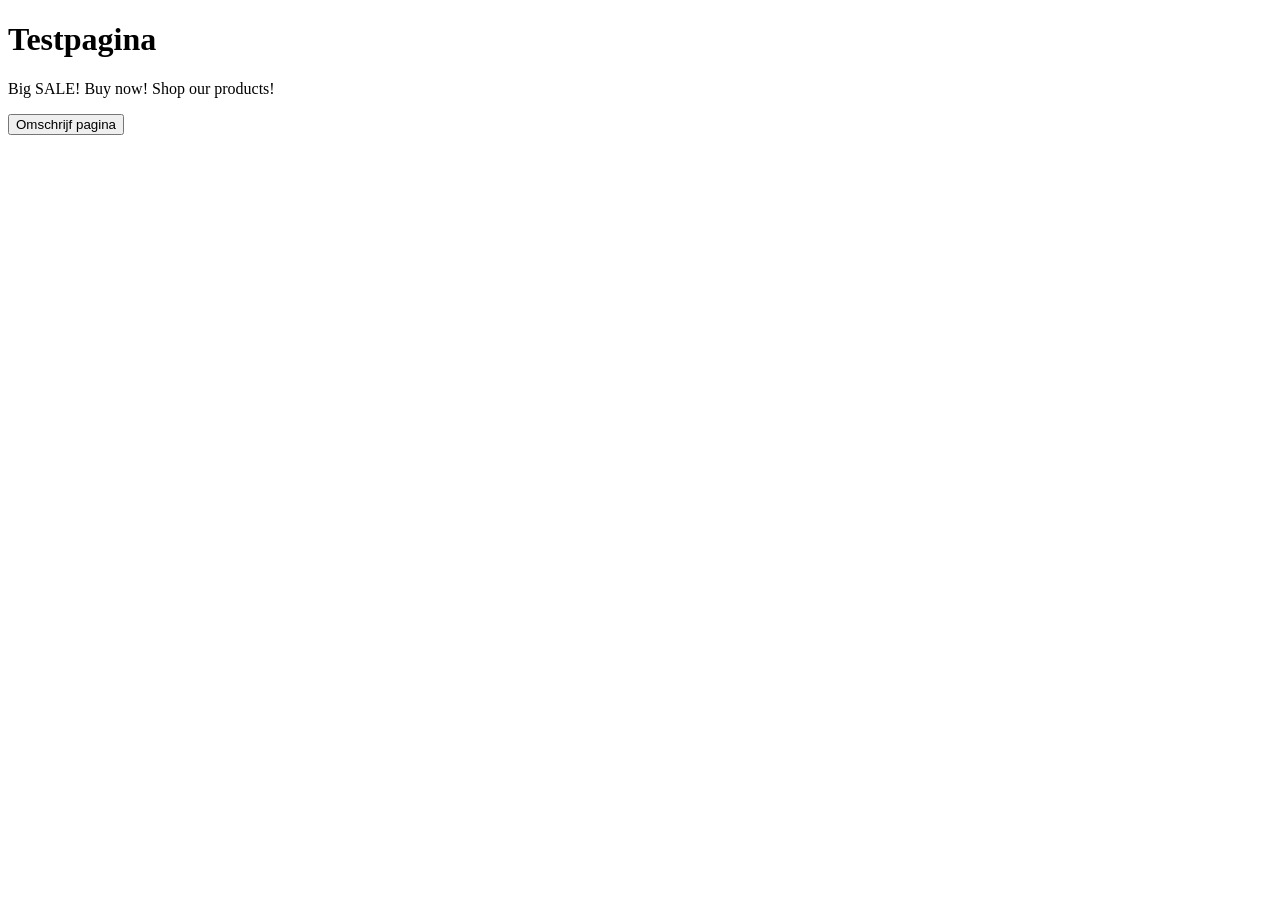
==== index.html @ a0a53c74 "Add files via upload" ====
<!DOCTYPE html>
<html lang="en">
<head>
  <meta charset="UTF-8">
  <title>Mood Detector Test</title>
  <link rel="stylesheet" href="./css/style.css">
</head>
<body>

<main>
    <h1>Testpagina</h1>
    <!-- <p>This is a shop where you can buy products on sale.</p> -->
    <p>Big SALE! Buy now! Shop our products!</p>
     <!-- <p>Warning! Error occurred. System failure.</p> -->
</main>

  <button class="describe-btn">Omschrijf pagina</button>

  <script src="./js/script.js"></script>
</body>
</html>
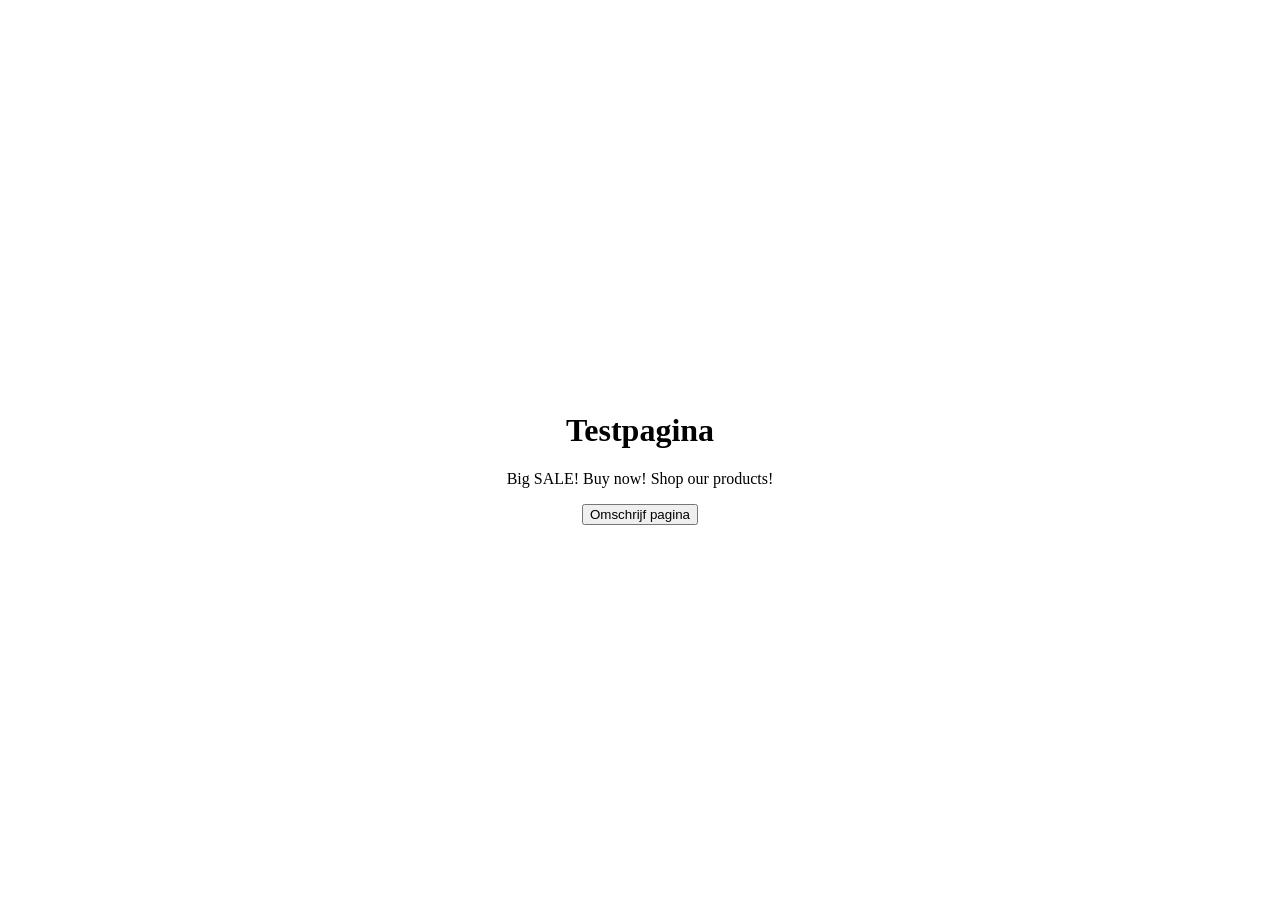
==== commit dcf71fe7: "werk 31/03" ====
--- a/index.html
+++ b/index.html
@@ -1,8 +1,8 @@
 <!DOCTYPE html>
-<html lang="en">
+<html lang="nl">
 <head>
   <meta charset="UTF-8">
-  <title>Mood Detector Test</title>
+  <title>Essentie website</title>
   <link rel="stylesheet" href="./css/style.css">
 </head>
 <body>
--- a/css/style.css
+++ b/css/style.css
@@ -0,0 +1,9 @@
+body{
+  display: flex;
+  flex-direction: column;
+  justify-content: center;
+  align-items: center;
+  height: 100vh;
+
+  text-align: center;
+}
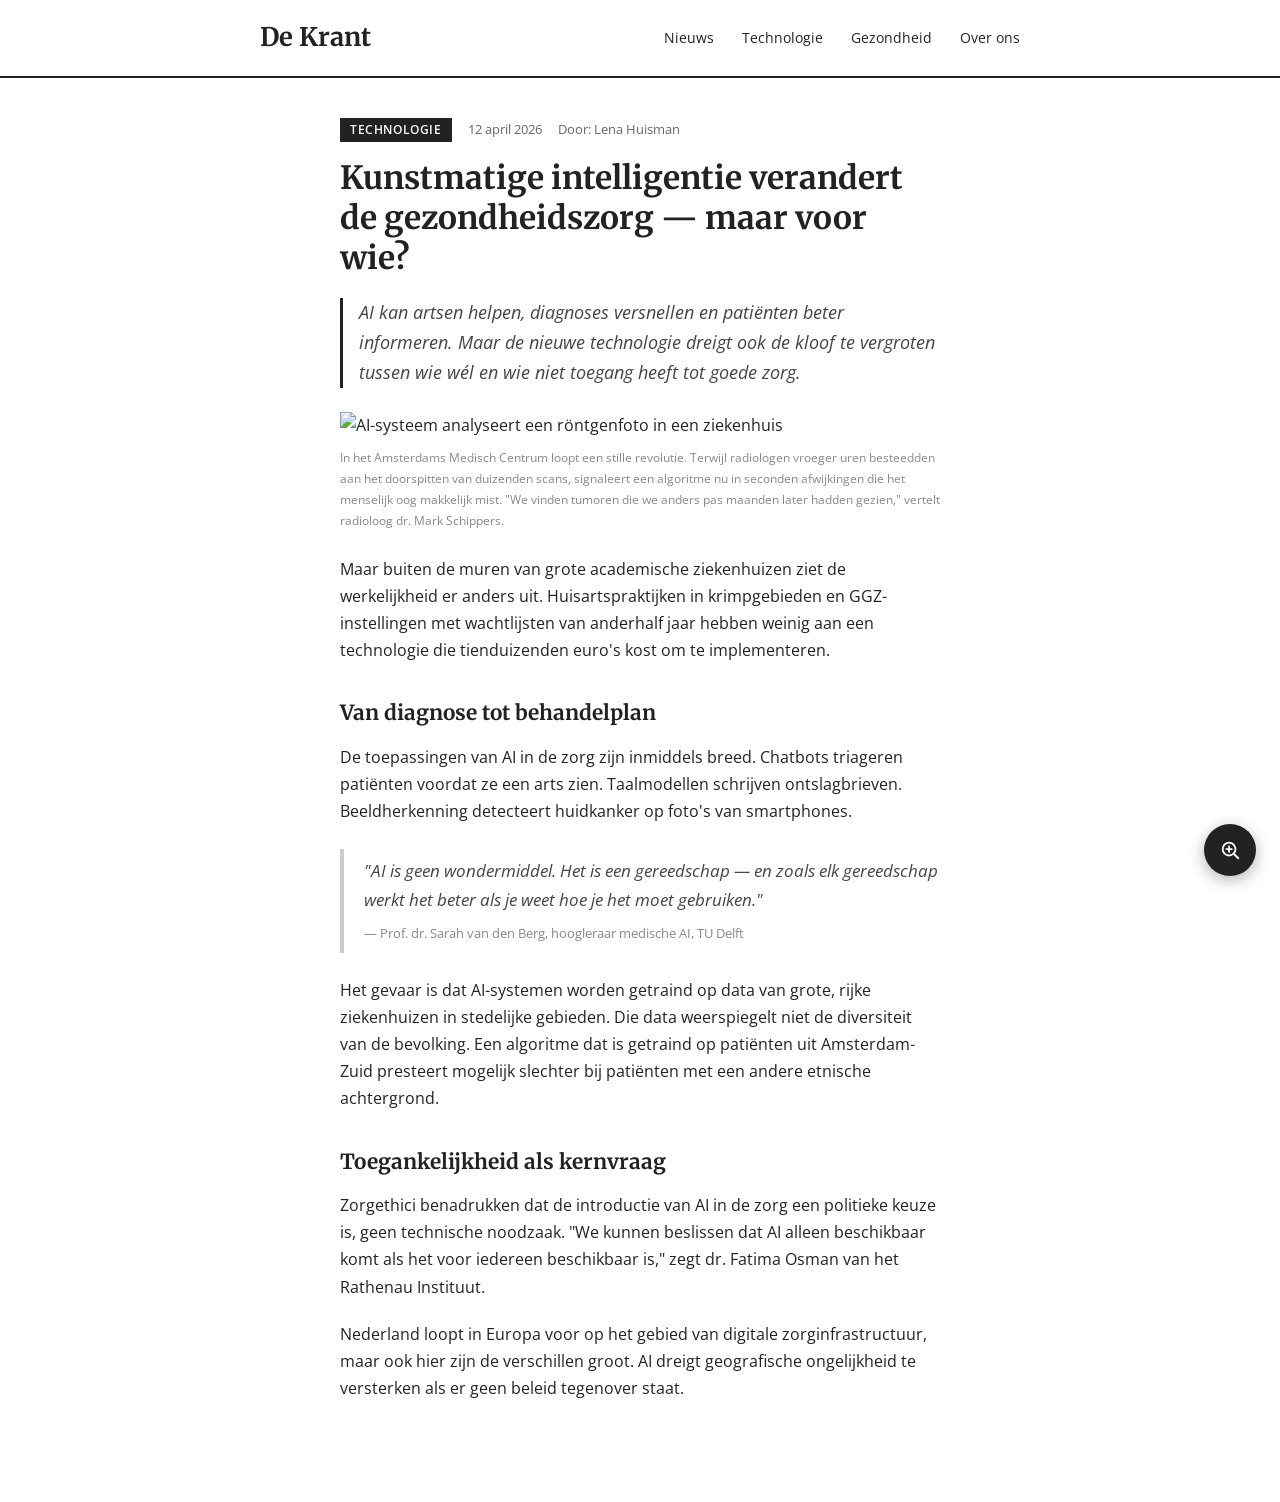
==== commit e50894c1: "werk tweede prototype" ====
--- a/index.html
+++ b/index.html
@@ -1,21 +1,180 @@
+<!-- ---------------------------------------- Eerste prototype ---------------------------------------- -->
+
+<!-- <!DOCTYPE html>
+<html lang="nl">
+
+  <head> 
+    <meta charset="UTF-8">
+    <title>Essentie website</title>
+    <link rel="stylesheet" href="./css/style.css">
+  </head>
+
+  <body>
+    <main>
+        <h1>Testpagina</h1>
+
+        <p>This is a shop where you can buy products on sale.</p> 
+        <p>Big SALE! Buy now! Shop our products!</p>
+        <p>Warning! Error occurred. System failure.</p> 
+    </main>
+
+    <button class="describe-btn">Omschrijf pagina</button>
+
+    <script src="./js/script.js"></script>
+  </body> 
+
+</html> -->
+
+<!-- ---------------------------------------- Tweede prototype ---------------------------------------- -->
+
 <!DOCTYPE html>
 <html lang="nl">
 <head>
   <meta charset="UTF-8">
-  <title>Essentie website</title>
+  <meta name="viewport" content="width=device-width, initial-scale=1.0">
+  <title>De Krant — AI in de zorg</title>
   <link rel="stylesheet" href="./css/style.css">
+  <link href="https://fonts.googleapis.com/css2?family=Merriweather:ital,wght@0,400;0,700;1,400&family=Open+Sans:wght@400;600&display=swap" rel="stylesheet">
 </head>
 <body>
 
-<main>
-    <h1>Testpagina</h1>
-    <!-- <p>This is a shop where you can buy products on sale.</p> -->
-    <p>Big SALE! Buy now! Shop our products!</p>
-     <!-- <p>Warning! Error occurred. System failure.</p> -->
-</main>
+  <!-- NAVIGATIE -->
+  <header>
+    <div class="nav-inner">
+      <div class="logo">De Krant</div>
+      <nav>
+        <a href="#">Nieuws</a>
+        <a href="#">Technologie</a>
+        <a href="#">Gezondheid</a>
+        <a href="#">Over ons</a>
+      </nav>
+    </div>
+  </header>
 
-  <button class="describe-btn">Omschrijf pagina</button>
+  <!-- ARTIKEL -->
+  <main>
+    <div class="container">
 
-  <script src="./js/script.js"></script>
+      <div class="article-meta">
+        <span class="category">Technologie</span>
+        <span class="date">12 april 2026</span>
+        <span class="author">Door: Lena Huisman</span>
+      </div>
+
+      <h1>Kunstmatige intelligentie verandert de gezondheidszorg — maar voor wie?</h1>
+
+      <p class="intro">
+        AI kan artsen helpen, diagnoses versnellen en patiënten beter informeren.
+        Maar de nieuwe technologie dreigt ook de kloof te vergroten tussen wie wél
+        en wie niet toegang heeft tot goede zorg.
+      </p>
+
+      <img class="article-img" src="https://placehold.co/800x400?text=Foto:+AI+in+het+ziekenhuis" alt="AI-systeem analyseert een röntgenfoto in een ziekenhuis">
+
+      <p>
+        In het Amsterdams Medisch Centrum loopt een stille revolutie. Terwijl radiologen
+        vroeger uren besteedden aan het doorspitten van duizenden scans, signaleert een
+        algoritme nu in seconden afwijkingen die het menselijk oog makkelijk mist.
+        "We vinden tumoren die we anders pas maanden later hadden gezien," vertelt
+        radioloog dr. Mark Schippers.
+      </p>
+
+      <p>
+        Maar buiten de muren van grote academische ziekenhuizen ziet de werkelijkheid
+        er anders uit. Huisartspraktijken in krimpgebieden en GGZ-instellingen met
+        wachtlijsten van anderhalf jaar hebben weinig aan een technologie die tienduizenden
+        euro's kost om te implementeren.
+      </p>
+
+      <h2>Van diagnose tot behandelplan</h2>
+
+      <p>
+        De toepassingen van AI in de zorg zijn inmiddels breed. Chatbots triageren
+        patiënten voordat ze een arts zien. Taalmodellen schrijven ontslagbrieven.
+        Beeldherkenning detecteert huidkanker op foto's van smartphones.
+      </p>
+
+      <blockquote>
+        "AI is geen wondermiddel. Het is een gereedschap — en zoals elk gereedschap
+        werkt het beter als je weet hoe je het moet gebruiken."
+        <cite>— Prof. dr. Sarah van den Berg, hoogleraar medische AI, TU Delft</cite>
+      </blockquote>
+
+      <p>
+        Het gevaar is dat AI-systemen worden getraind op data van grote, rijke
+        ziekenhuizen in stedelijke gebieden. Die data weerspiegelt niet de diversiteit
+        van de bevolking. Een algoritme dat is getraind op patiënten uit Amsterdam-Zuid
+        presteert mogelijk slechter bij patiënten met een andere etnische achtergrond.
+      </p>
+
+      <h2>Toegankelijkheid als kernvraag</h2>
+
+      <p>
+        Zorgethici benadrukken dat de introductie van AI in de zorg een politieke
+        keuze is, geen technische noodzaak. "We kunnen beslissen dat AI alleen beschikbaar
+        komt als het voor iedereen beschikbaar is," zegt dr. Fatima Osman van het
+        Rathenau Instituut.
+      </p>
+
+      <p>
+        Nederland loopt in Europa voor op het gebied van digitale zorginfrastructuur,
+        maar ook hier zijn de verschillen groot. AI dreigt geografische ongelijkheid
+        te versterken als er geen beleid tegenover staat.
+      </p>
+
+    </div>
+  </main>
+
+  <!-- WEBSENSE EXTENSIE KNOP -->
+  <button id="ext-btn" onclick="openPopup()" title="WebSense openen">
+    <svg width="22" height="22" viewBox="0 0 24 24" fill="none" stroke="white" stroke-width="2" stroke-linecap="round" stroke-linejoin="round">
+      <circle cx="11" cy="11" r="7"/>
+      <line x1="21" y1="21" x2="16.65" y2="16.65"/>
+      <line x1="11" y1="8" x2="11" y2="14"/>
+      <line x1="8" y1="11" x2="14" y2="11"/>
+    </svg>
+  </button>
+
+  <!-- WEBSENSE POPUP -->
+  <div id="popup-backdrop" onclick="closePopup()"></div>
+
+  <div id="popup">
+    <div class="popup-header">
+      <div class="popup-title">
+        <span class="popup-dot"></span>
+        WebSense
+      </div>
+      <button class="popup-close" onclick="closePopup()">✕</button>
+    </div>
+
+    <div class="popup-tabs">
+      <button class="tab active" data-tab="quick" onclick="switchTab('quick')">⚡ Quick scan</button>
+      <button class="tab" data-tab="detail" onclick="switchTab('detail')">🔍 Detail</button>
+      <button class="tab" data-tab="sfeer" onclick="switchTab('sfeer')">✦ Sfeer</button>
+    </div>
+
+    <div class="popup-body">
+      <div class="panel active" id="panel-quick">
+        <div class="loading" id="loading-quick"><div class="spinner"></div> Analyseren…</div>
+        <div class="result" id="result-quick"></div>
+      </div>
+      <div class="panel" id="panel-detail">
+        <div class="loading" id="loading-detail"><div class="spinner"></div> Analyseren…</div>
+        <div class="result" id="result-detail"></div>
+      </div>
+      <div class="panel" id="panel-sfeer">
+        <div class="loading" id="loading-sfeer"><div class="spinner"></div> Analyseren…</div>
+        <div class="result" id="result-sfeer"></div>
+      </div>
+    </div>
+
+    <div class="popup-footer">
+      <span id="status-text">Bezig…</span>
+      <button class="rescan-btn" onclick="runScan()">↺ Opnieuw</button>
+    </div>
+  </div>
+
+  <script src="./js/websense.js"></script>
+
 </body>
 </html>
--- a/css/style.css
+++ b/css/style.css
@@ -1,4 +1,6 @@
-body{
+/* ---------------------------------------- Eerste prototype ---------------------------------------- */
+
+/* body{
   display: flex;
   flex-direction: column;
   justify-content: center;
@@ -6,4 +8,488 @@
   height: 100vh;
 
   text-align: center;
+} */
+
+/* ---------------------------------------- Tweede prototype ---------------------------------------- */
+
+/* body{
+  font-family: sans-serif;
+  padding: 10px;
+  width: 200px;
+}
+
+button{
+  width: 100%;
+  margin: 5px 0;
+  padding: 8px;
+  cursor: pointer;
+} */
+
+/* =====================
+   ALGEMEEN
+   ===================== */
+
+* {
+  box-sizing: border-box;
+  margin: 0;
+  padding: 0;
+}
+
+body {
+  font-family: 'Open Sans', sans-serif;
+  font-size: 16px;
+  color: #222;
+  background: #fff;
+  line-height: 1.7;
+}
+
+/* =====================
+   NAVIGATIE
+   ===================== */
+
+header {
+  border-bottom: 2px solid #222;
+  padding: 16px 0;
+}
+
+.nav-inner {
+  max-width: 800px;
+  margin: 0 auto;
+  padding: 0 20px;
+  display: flex;
+  align-items: center;
+  justify-content: space-between;
+}
+
+.logo {
+  font-family: 'Merriweather', serif;
+  font-size: 1.6rem;
+  font-weight: 700;
+}
+
+nav a {
+  color: #222;
+  text-decoration: none;
+  margin-left: 24px;
+  font-size: 0.9rem;
+}
+
+nav a:hover {
+  text-decoration: underline;
+}
+
+
+/* =====================
+   ARTIKEL
+   ===================== */
+
+main {
+  padding: 40px 0 80px;
+}
+
+.container {
+  max-width: 50vw;
+  margin: 0 auto;
+  padding: 0 20px;
+}
+
+.article-meta {
+  font-size: 0.82rem;
+  color: #666;
+  margin-bottom: 16px;
+  display: flex;
+  gap: 16px;
+  flex-wrap: wrap;
+}
+
+.category {
+  background: #222;
+  color: #fff;
+  padding: 2px 10px;
+  font-size: 0.75rem;
+  font-weight: 600;
+  text-transform: uppercase;
+  letter-spacing: 0.05em;
+}
+
+h1 {
+  font-family: 'Merriweather', serif;
+  font-size: 2rem;
+  font-weight: 700;
+  line-height: 1.25;
+  margin-bottom: 20px;
+}
+
+.intro {
+  font-size: 1.1rem;
+  font-style: italic;
+  color: #444;
+  border-left: 3px solid #222;
+  padding-left: 16px;
+  margin-bottom: 24px;
+}
+
+.article-img {
+  width: 100%;
+  height: auto;
+  display: block;
+  margin-bottom: 8px;
+}
+
+.article-img + p {
+  font-size: 0.78rem;
+  color: #888;
+  margin-bottom: 24px;
+}
+
+p {
+  margin-bottom: 20px;
+}
+
+h2 {
+  font-family: 'Merriweather', serif;
+  font-size: 1.3rem;
+  margin: 32px 0 12px;
+}
+
+blockquote {
+  border-left: 4px solid #ccc;
+  padding: 8px 0 8px 20px;
+  margin: 24px 0;
+  font-style: italic;
+  color: #444;
+  font-size: 1.05rem;
+}
+
+blockquote cite {
+  display: block;
+  margin-top: 8px;
+  font-size: 0.82rem;
+  font-style: normal;
+  color: #888;
+}
+
+/* =====================
+   EXTENSIE KNOP
+   ===================== */
+
+#ext-btn {
+  position: fixed;
+  bottom: 24px;
+  right: 24px;
+  width: 52px;
+  height: 52px;
+  background: #222;
+  border: none;
+  border-radius: 50%;
+  cursor: pointer;
+  display: flex;
+  align-items: center;
+  justify-content: center;
+  box-shadow: 0 4px 16px rgba(0, 0, 0, 0.3);
+  transition: background 0.2s, transform 0.15s;
+  z-index: 100;
+}
+
+#ext-btn:hover {
+  background: #444;
+  transform: scale(1.06);
+}
+
+
+/* =====================
+   POPUP BACKDROP
+   ===================== */
+
+#popup-backdrop {
+  display: none;
+  position: fixed;
+  inset: 0;
+  background: rgba(0, 0, 0, 0.25);
+  z-index: 200;
+}
+
+
+/* =====================
+   POPUP
+   ===================== */
+
+#popup {
+  display: none;
+  position: fixed;
+  bottom: 86px;
+  right: 24px;
+  width: 320px;
+  background: #1a1a1a;
+  color: #f0f0f0;
+  border-radius: 12px;
+  overflow: hidden;
+  z-index: 300;
+  box-shadow: 0 12px 40px rgba(0, 0, 0, 0.5);
+  font-family: 'Open Sans', sans-serif;
+  animation: popupIn 0.2s ease;
+}
+
+@keyframes popupIn {
+  from { opacity: 0; transform: translateY(10px); }
+  to   { opacity: 1; transform: translateY(0); }
+}
+
+/* popup header */
+.popup-header {
+  display: flex;
+  align-items: center;
+  justify-content: space-between;
+  padding: 12px 14px;
+  border-bottom: 1px solid rgba(255, 255, 255, 0.08);
+}
+
+.popup-title {
+  display: flex;
+  align-items: center;
+  gap: 8px;
+  font-weight: 600;
+  font-size: 0.9rem;
+}
+
+.popup-dot {
+  width: 8px;
+  height: 8px;
+  background: #7de87d;
+  border-radius: 50%;
+}
+
+.popup-close {
+  background: none;
+  border: none;
+  color: rgba(255, 255, 255, 0.4);
+  cursor: pointer;
+  font-size: 1rem;
+  padding: 2px 6px;
+  border-radius: 4px;
+}
+
+.popup-close:hover {
+  color: #fff;
+  background: rgba(255, 255, 255, 0.08);
+}
+
+/* tabs */
+.popup-tabs {
+  display: flex;
+  border-bottom: 1px solid rgba(255, 255, 255, 0.08);
+}
+
+.tab {
+  flex: 1;
+  background: none;
+  border: none;
+  border-bottom: 2px solid transparent;
+  color: rgba(255, 255, 255, 0.35);
+  cursor: pointer;
+  padding: 10px 4px;
+  font-size: 0.7rem;
+  font-family: 'Open Sans', sans-serif;
+  transition: color 0.15s, border-color 0.15s;
+}
+
+.tab:hover {
+  color: rgba(255, 255, 255, 0.7);
+}
+
+.tab.active[data-tab="quick"]  { color: #a5c8f5; border-bottom-color: #a5c8f5; }
+.tab.active[data-tab="detail"] { color: #f5d67e; border-bottom-color: #f5d67e; }
+.tab.active[data-tab="sfeer"]  { color: #d4a5f5; border-bottom-color: #d4a5f5; }
+
+/* panels */
+.popup-body {
+  padding: 16px;
+  min-height: 150px;
+}
+
+.panel {
+  display: none;
+}
+
+.panel.active {
+  display: block;
+}
+
+/* loading */
+.loading {
+  display: flex;
+  align-items: center;
+  gap: 10px;
+  color: rgba(255, 255, 255, 0.4);
+  font-size: 0.8rem;
+}
+
+.spinner {
+  width: 14px;
+  height: 14px;
+  border: 2px solid rgba(255, 255, 255, 0.1);
+  border-top-color: #7de87d;
+  border-radius: 50%;
+  animation: spin 0.6s linear infinite;
+  flex-shrink: 0;
+}
+
+@keyframes spin {
+  to { transform: rotate(360deg); }
+}
+
+/* resultaat */
+.result {
+  display: none;
+  animation: fadeIn 0.2s ease;
+}
+
+@keyframes fadeIn {
+  from { opacity: 0; }
+  to   { opacity: 1; }
+}
+
+.result-section {
+  margin-bottom: 14px;
+}
+
+.result-label {
+  font-size: 0.65rem;
+  text-transform: uppercase;
+  letter-spacing: 0.1em;
+  margin-bottom: 5px;
+}
+
+.result-label.quick  { color: #a5c8f5; }
+.result-label.detail { color: #f5d67e; }
+.result-label.sfeer  { color: #d4a5f5; }
+
+.result-text {
+  font-size: 0.82rem;
+  line-height: 1.6;
+  color: rgba(255, 255, 255, 0.8);
+}
+
+/* chips (voor links) */
+.chips {
+  display: flex;
+  flex-wrap: wrap;
+  gap: 5px;
+  margin-top: 5px;
+}
+
+.chip {
+  font-size: 0.68rem;
+  padding: 2px 9px;
+  border-radius: 20px;
+  border: 1px solid;
+}
+
+.chip.detail { color: #f5d67e; border-color: #f5d67e; }
+.chip.sfeer  { color: #d4a5f5; border-color: #d4a5f5; }
+
+/* lees voor knop */
+.speak-btn {
+  background: none;
+  border: 1px solid rgba(255, 255, 255, 0.15);
+  border-radius: 5px;
+  color: rgba(255, 255, 255, 0.4);
+  cursor: pointer;
+  font-family: 'Open Sans', sans-serif;
+  font-size: 0.7rem;
+  padding: 4px 10px;
+  margin-top: 10px;
+  transition: color 0.15s, border-color 0.15s;
+}
+
+.speak-btn:hover {
+  color: rgba(255, 255, 255, 0.75);
+  border-color: rgba(255, 255, 255, 0.3);
+}
+
+.speak-btn.actief {
+  color: #7de87d;
+  border-color: #7de87d;
+}
+
+/* demo melding */
+.demo-notice {
+  background: rgba(255, 200, 100, 0.1);
+  border: 1px solid rgba(255, 200, 100, 0.25);
+  border-radius: 6px;
+  color: rgba(255, 200, 100, 0.85);
+  font-size: 0.72rem;
+  line-height: 1.5;
+  padding: 8px 10px;
+  margin-bottom: 12px;
+}
+
+.demo-notice strong {
+  display: block;
+  margin-bottom: 2px;
+}
+
+.key-row {
+  display: flex;
+  gap: 6px;
+  margin-top: 8px;
+}
+
+.key-input {
+  flex: 1;
+  background: rgba(255, 255, 255, 0.06);
+  border: 1px solid rgba(255, 255, 255, 0.12);
+  border-radius: 5px;
+  color: #f0f0f0;
+  font-size: 0.7rem;
+  font-family: monospace;
+  padding: 4px 8px;
+  outline: none;
+}
+
+.key-input:focus {
+  border-color: rgba(125, 232, 125, 0.5);
+}
+
+.key-input::placeholder {
+  color: rgba(255, 255, 255, 0.2);
+}
+
+.key-btn {
+  background: #7de87d;
+  border: none;
+  border-radius: 5px;
+  color: #111;
+  cursor: pointer;
+  font-size: 0.7rem;
+  font-weight: 600;
+  padding: 4px 10px;
+  white-space: nowrap;
+}
+
+/* popup footer */
+.popup-footer {
+  border-top: 1px solid rgba(255, 255, 255, 0.07);
+  display: flex;
+  justify-content: space-between;
+  align-items: center;
+  padding: 8px 14px;
+  font-size: 0.65rem;
+  color: rgba(255, 255, 255, 0.3);
+}
+
+.rescan-btn {
+  background: none;
+  border: none;
+  color: rgba(255, 255, 255, 0.3);
+  cursor: pointer;
+  font-size: 0.65rem;
+  font-family: 'Open Sans', sans-serif;
+  padding: 2px 6px;
+  border-radius: 3px;
+}
+
+.rescan-btn:hover {
+  color: rgba(255, 255, 255, 0.6);
+  background: rgba(255, 255, 255, 0.06);
 }
--- a/css/style.css
+++ b/css/style.css
@@ -1,4 +1,6 @@
-body{
+/* ---------------------------------------- Eerste prototype ---------------------------------------- */
+
+/* body{
   display: flex;
   flex-direction: column;
   justify-content: center;
@@ -6,4 +8,488 @@
   height: 100vh;
 
   text-align: center;
+} */
+
+/* ---------------------------------------- Tweede prototype ---------------------------------------- */
+
+/* body{
+  font-family: sans-serif;
+  padding: 10px;
+  width: 200px;
+}
+
+button{
+  width: 100%;
+  margin: 5px 0;
+  padding: 8px;
+  cursor: pointer;
+} */
+
+/* =====================
+   ALGEMEEN
+   ===================== */
+
+* {
+  box-sizing: border-box;
+  margin: 0;
+  padding: 0;
+}
+
+body {
+  font-family: 'Open Sans', sans-serif;
+  font-size: 16px;
+  color: #222;
+  background: #fff;
+  line-height: 1.7;
+}
+
+/* =====================
+   NAVIGATIE
+   ===================== */
+
+header {
+  border-bottom: 2px solid #222;
+  padding: 16px 0;
+}
+
+.nav-inner {
+  max-width: 800px;
+  margin: 0 auto;
+  padding: 0 20px;
+  display: flex;
+  align-items: center;
+  justify-content: space-between;
+}
+
+.logo {
+  font-family: 'Merriweather', serif;
+  font-size: 1.6rem;
+  font-weight: 700;
+}
+
+nav a {
+  color: #222;
+  text-decoration: none;
+  margin-left: 24px;
+  font-size: 0.9rem;
+}
+
+nav a:hover {
+  text-decoration: underline;
+}
+
+
+/* =====================
+   ARTIKEL
+   ===================== */
+
+main {
+  padding: 40px 0 80px;
+}
+
+.container {
+  max-width: 50vw;
+  margin: 0 auto;
+  padding: 0 20px;
+}
+
+.article-meta {
+  font-size: 0.82rem;
+  color: #666;
+  margin-bottom: 16px;
+  display: flex;
+  gap: 16px;
+  flex-wrap: wrap;
+}
+
+.category {
+  background: #222;
+  color: #fff;
+  padding: 2px 10px;
+  font-size: 0.75rem;
+  font-weight: 600;
+  text-transform: uppercase;
+  letter-spacing: 0.05em;
+}
+
+h1 {
+  font-family: 'Merriweather', serif;
+  font-size: 2rem;
+  font-weight: 700;
+  line-height: 1.25;
+  margin-bottom: 20px;
+}
+
+.intro {
+  font-size: 1.1rem;
+  font-style: italic;
+  color: #444;
+  border-left: 3px solid #222;
+  padding-left: 16px;
+  margin-bottom: 24px;
+}
+
+.article-img {
+  width: 100%;
+  height: auto;
+  display: block;
+  margin-bottom: 8px;
+}
+
+.article-img + p {
+  font-size: 0.78rem;
+  color: #888;
+  margin-bottom: 24px;
+}
+
+p {
+  margin-bottom: 20px;
+}
+
+h2 {
+  font-family: 'Merriweather', serif;
+  font-size: 1.3rem;
+  margin: 32px 0 12px;
+}
+
+blockquote {
+  border-left: 4px solid #ccc;
+  padding: 8px 0 8px 20px;
+  margin: 24px 0;
+  font-style: italic;
+  color: #444;
+  font-size: 1.05rem;
+}
+
+blockquote cite {
+  display: block;
+  margin-top: 8px;
+  font-size: 0.82rem;
+  font-style: normal;
+  color: #888;
+}
+
+/* =====================
+   EXTENSIE KNOP
+   ===================== */
+
+#ext-btn {
+  position: fixed;
+  bottom: 24px;
+  right: 24px;
+  width: 52px;
+  height: 52px;
+  background: #222;
+  border: none;
+  border-radius: 50%;
+  cursor: pointer;
+  display: flex;
+  align-items: center;
+  justify-content: center;
+  box-shadow: 0 4px 16px rgba(0, 0, 0, 0.3);
+  transition: background 0.2s, transform 0.15s;
+  z-index: 100;
+}
+
+#ext-btn:hover {
+  background: #444;
+  transform: scale(1.06);
+}
+
+
+/* =====================
+   POPUP BACKDROP
+   ===================== */
+
+#popup-backdrop {
+  display: none;
+  position: fixed;
+  inset: 0;
+  background: rgba(0, 0, 0, 0.25);
+  z-index: 200;
+}
+
+
+/* =====================
+   POPUP
+   ===================== */
+
+#popup {
+  display: none;
+  position: fixed;
+  bottom: 86px;
+  right: 24px;
+  width: 320px;
+  background: #1a1a1a;
+  color: #f0f0f0;
+  border-radius: 12px;
+  overflow: hidden;
+  z-index: 300;
+  box-shadow: 0 12px 40px rgba(0, 0, 0, 0.5);
+  font-family: 'Open Sans', sans-serif;
+  animation: popupIn 0.2s ease;
+}
+
+@keyframes popupIn {
+  from { opacity: 0; transform: translateY(10px); }
+  to   { opacity: 1; transform: translateY(0); }
+}
+
+/* popup header */
+.popup-header {
+  display: flex;
+  align-items: center;
+  justify-content: space-between;
+  padding: 12px 14px;
+  border-bottom: 1px solid rgba(255, 255, 255, 0.08);
+}
+
+.popup-title {
+  display: flex;
+  align-items: center;
+  gap: 8px;
+  font-weight: 600;
+  font-size: 0.9rem;
+}
+
+.popup-dot {
+  width: 8px;
+  height: 8px;
+  background: #7de87d;
+  border-radius: 50%;
+}
+
+.popup-close {
+  background: none;
+  border: none;
+  color: rgba(255, 255, 255, 0.4);
+  cursor: pointer;
+  font-size: 1rem;
+  padding: 2px 6px;
+  border-radius: 4px;
+}
+
+.popup-close:hover {
+  color: #fff;
+  background: rgba(255, 255, 255, 0.08);
+}
+
+/* tabs */
+.popup-tabs {
+  display: flex;
+  border-bottom: 1px solid rgba(255, 255, 255, 0.08);
+}
+
+.tab {
+  flex: 1;
+  background: none;
+  border: none;
+  border-bottom: 2px solid transparent;
+  color: rgba(255, 255, 255, 0.35);
+  cursor: pointer;
+  padding: 10px 4px;
+  font-size: 0.7rem;
+  font-family: 'Open Sans', sans-serif;
+  transition: color 0.15s, border-color 0.15s;
+}
+
+.tab:hover {
+  color: rgba(255, 255, 255, 0.7);
+}
+
+.tab.active[data-tab="quick"]  { color: #a5c8f5; border-bottom-color: #a5c8f5; }
+.tab.active[data-tab="detail"] { color: #f5d67e; border-bottom-color: #f5d67e; }
+.tab.active[data-tab="sfeer"]  { color: #d4a5f5; border-bottom-color: #d4a5f5; }
+
+/* panels */
+.popup-body {
+  padding: 16px;
+  min-height: 150px;
+}
+
+.panel {
+  display: none;
+}
+
+.panel.active {
+  display: block;
+}
+
+/* loading */
+.loading {
+  display: flex;
+  align-items: center;
+  gap: 10px;
+  color: rgba(255, 255, 255, 0.4);
+  font-size: 0.8rem;
+}
+
+.spinner {
+  width: 14px;
+  height: 14px;
+  border: 2px solid rgba(255, 255, 255, 0.1);
+  border-top-color: #7de87d;
+  border-radius: 50%;
+  animation: spin 0.6s linear infinite;
+  flex-shrink: 0;
+}
+
+@keyframes spin {
+  to { transform: rotate(360deg); }
+}
+
+/* resultaat */
+.result {
+  display: none;
+  animation: fadeIn 0.2s ease;
+}
+
+@keyframes fadeIn {
+  from { opacity: 0; }
+  to   { opacity: 1; }
+}
+
+.result-section {
+  margin-bottom: 14px;
+}
+
+.result-label {
+  font-size: 0.65rem;
+  text-transform: uppercase;
+  letter-spacing: 0.1em;
+  margin-bottom: 5px;
+}
+
+.result-label.quick  { color: #a5c8f5; }
+.result-label.detail { color: #f5d67e; }
+.result-label.sfeer  { color: #d4a5f5; }
+
+.result-text {
+  font-size: 0.82rem;
+  line-height: 1.6;
+  color: rgba(255, 255, 255, 0.8);
+}
+
+/* chips (voor links) */
+.chips {
+  display: flex;
+  flex-wrap: wrap;
+  gap: 5px;
+  margin-top: 5px;
+}
+
+.chip {
+  font-size: 0.68rem;
+  padding: 2px 9px;
+  border-radius: 20px;
+  border: 1px solid;
+}
+
+.chip.detail { color: #f5d67e; border-color: #f5d67e; }
+.chip.sfeer  { color: #d4a5f5; border-color: #d4a5f5; }
+
+/* lees voor knop */
+.speak-btn {
+  background: none;
+  border: 1px solid rgba(255, 255, 255, 0.15);
+  border-radius: 5px;
+  color: rgba(255, 255, 255, 0.4);
+  cursor: pointer;
+  font-family: 'Open Sans', sans-serif;
+  font-size: 0.7rem;
+  padding: 4px 10px;
+  margin-top: 10px;
+  transition: color 0.15s, border-color 0.15s;
+}
+
+.speak-btn:hover {
+  color: rgba(255, 255, 255, 0.75);
+  border-color: rgba(255, 255, 255, 0.3);
+}
+
+.speak-btn.actief {
+  color: #7de87d;
+  border-color: #7de87d;
+}
+
+/* demo melding */
+.demo-notice {
+  background: rgba(255, 200, 100, 0.1);
+  border: 1px solid rgba(255, 200, 100, 0.25);
+  border-radius: 6px;
+  color: rgba(255, 200, 100, 0.85);
+  font-size: 0.72rem;
+  line-height: 1.5;
+  padding: 8px 10px;
+  margin-bottom: 12px;
+}
+
+.demo-notice strong {
+  display: block;
+  margin-bottom: 2px;
+}
+
+.key-row {
+  display: flex;
+  gap: 6px;
+  margin-top: 8px;
+}
+
+.key-input {
+  flex: 1;
+  background: rgba(255, 255, 255, 0.06);
+  border: 1px solid rgba(255, 255, 255, 0.12);
+  border-radius: 5px;
+  color: #f0f0f0;
+  font-size: 0.7rem;
+  font-family: monospace;
+  padding: 4px 8px;
+  outline: none;
+}
+
+.key-input:focus {
+  border-color: rgba(125, 232, 125, 0.5);
+}
+
+.key-input::placeholder {
+  color: rgba(255, 255, 255, 0.2);
+}
+
+.key-btn {
+  background: #7de87d;
+  border: none;
+  border-radius: 5px;
+  color: #111;
+  cursor: pointer;
+  font-size: 0.7rem;
+  font-weight: 600;
+  padding: 4px 10px;
+  white-space: nowrap;
+}
+
+/* popup footer */
+.popup-footer {
+  border-top: 1px solid rgba(255, 255, 255, 0.07);
+  display: flex;
+  justify-content: space-between;
+  align-items: center;
+  padding: 8px 14px;
+  font-size: 0.65rem;
+  color: rgba(255, 255, 255, 0.3);
+}
+
+.rescan-btn {
+  background: none;
+  border: none;
+  color: rgba(255, 255, 255, 0.3);
+  cursor: pointer;
+  font-size: 0.65rem;
+  font-family: 'Open Sans', sans-serif;
+  padding: 2px 6px;
+  border-radius: 3px;
+}
+
+.rescan-btn:hover {
+  color: rgba(255, 255, 255, 0.6);
+  background: rgba(255, 255, 255, 0.06);
 }
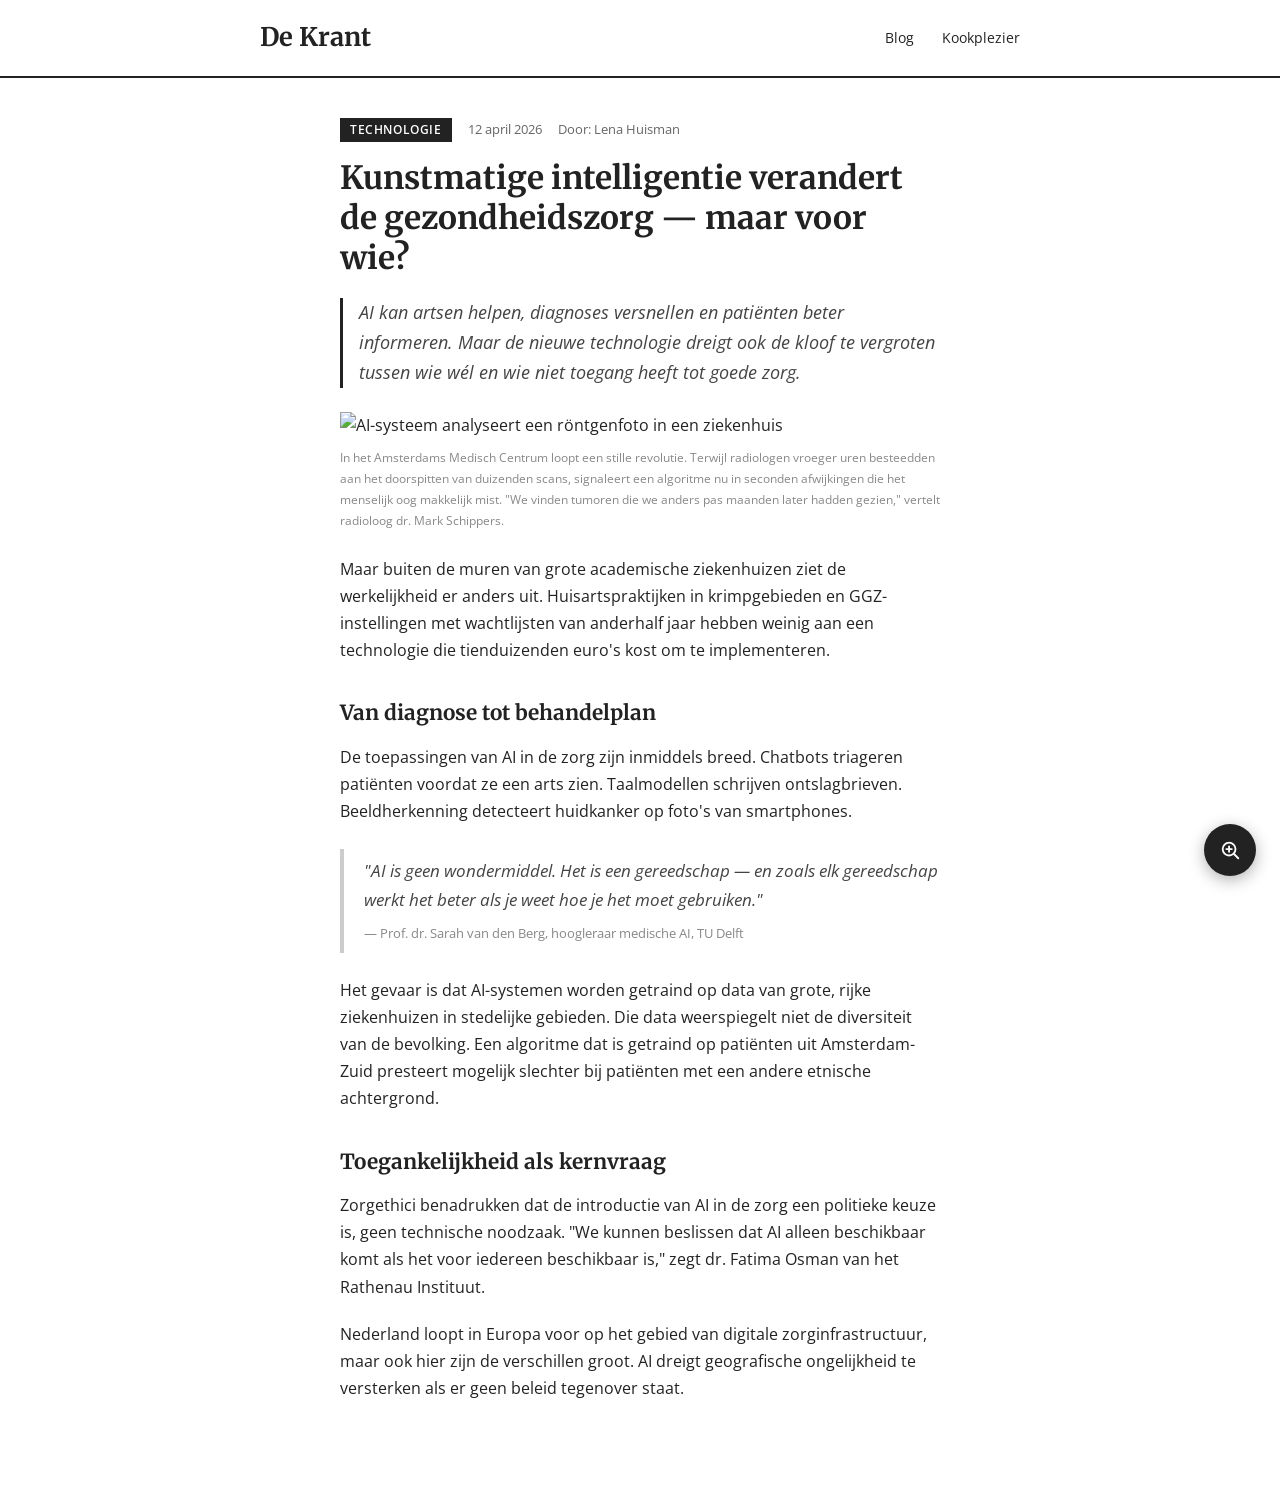
==== commit 6564af1e: "werk tot 21 april, derde test" ====
--- a/index.html
+++ b/index.html
@@ -3,7 +3,7 @@
 <!-- <!DOCTYPE html>
 <html lang="nl">
 
-  <head> 
+  <head>
     <meta charset="UTF-8">
     <title>Essentie website</title>
     <link rel="stylesheet" href="./css/style.css">
@@ -13,19 +13,151 @@
     <main>
         <h1>Testpagina</h1>
 
-        <p>This is a shop where you can buy products on sale.</p> 
+        <p>This is a shop where you can buy products on sale.</p>
         <p>Big SALE! Buy now! Shop our products!</p>
-        <p>Warning! Error occurred. System failure.</p> 
+        <p>Warning! Error occurred. System failure.</p>
     </main>
 
     <button class="describe-btn">Omschrijf pagina</button>
 
     <script src="./js/script.js"></script>
-  </body> 
+  </body>
 
 </html> -->
 
 <!-- ---------------------------------------- Tweede prototype ---------------------------------------- -->
+
+<!--
+<!DOCTYPE html>
+<html lang="nl">
+<head>
+  <meta charset="UTF-8">
+  <meta name="viewport" content="width=device-width, initial-scale=1.0">
+  <title>De Krant - AI in de zorg</title>
+  <link rel="stylesheet" href="./css/style.css">
+  <link href="https://fonts.googleapis.com/css2?family=Merriweather:ital,wght@0,400;0,700;1,400&family=Open+Sans:wght@400;600&display=swap" rel="stylesheet">
+</head>
+<body>
+
+  <header>
+    <div class="nav-inner">
+      <div class="logo">De Krant</div>
+      <nav>
+        <a href="#">Nieuws</a>
+        <a href="#">Technologie</a>
+        <a href="#">Gezondheid</a>
+        <a href="#">Over ons</a>
+      </nav>
+    </div>
+  </header>
+
+  <main>
+    <div class="container">
+
+      <div class="article-meta">
+        <span class="category">Technologie</span>
+        <span class="date">12 april 2026</span>
+        <span class="author">Door: Lena Huisman</span>
+      </div>
+
+      <h1>Kunstmatige intelligentie verandert de gezondheidszorg - maar voor wie?</h1>
+
+      <p class="intro">
+        AI kan artsen helpen, diagnoses versnellen en patienten beter informeren.
+        Maar de nieuwe technologie dreigt ook de kloof te vergroten tussen wie wel
+        en wie niet toegang heeft tot goede zorg.
+      </p>
+
+      <img class="article-img" src="https://placehold.co/800x400?text=Foto:+AI+in+het+ziekenhuis" alt="AI-systeem analyseert een rontgenfoto in een ziekenhuis">
+
+      <p>
+        In het Amsterdams Medisch Centrum loopt een stille revolutie. Terwijl radiologen
+        vroeger uren besteedden aan het doorspitten van duizenden scans, signaleert een
+        algoritme nu in seconden afwijkingen die het menselijk oog makkelijk mist.
+      </p>
+
+      <p>
+        Maar buiten de muren van grote academische ziekenhuizen ziet de werkelijkheid
+        er anders uit. Huisartspraktijken in krimpgebieden hebben weinig aan een technologie
+        die tienduizenden euros kost om te implementeren.
+      </p>
+
+      <h2>Van diagnose tot behandelplan</h2>
+
+      <p>
+        De toepassingen van AI in de zorg zijn inmiddels breed. Chatbots triageren
+        patienten voordat ze een arts zien. Taalmodellen schrijven ontslagbrieven.
+      </p>
+
+      <blockquote>
+        "AI is geen wondermiddel. Het is een gereedschap."
+        <cite>- Prof. dr. Sarah van den Berg, TU Delft</cite>
+      </blockquote>
+
+      <h2>Toegankelijkheid als kernvraag</h2>
+
+      <p>
+        Zorgethici benadrukken dat de introductie van AI in de zorg een politieke
+        keuze is, geen technische noodzaak.
+      </p>
+
+    </div>
+  </main>
+
+  <button id="ext-btn" onclick="openPopup()" title="WebSense openen">
+    <svg width="22" height="22" viewBox="0 0 24 24" fill="none" stroke="white" stroke-width="2" stroke-linecap="round" stroke-linejoin="round">
+      <circle cx="11" cy="11" r="7"/>
+      <line x1="21" y1="21" x2="16.65" y2="16.65"/>
+      <line x1="11" y1="8" x2="11" y2="14"/>
+      <line x1="8" y1="11" x2="14" y2="11"/>
+    </svg>
+  </button>
+
+  <div id="popup-backdrop" onclick="closePopup()"></div>
+
+  <div id="popup">
+    <div class="popup-header">
+      <div class="popup-title">
+        <span class="popup-dot"></span>
+        WebSense
+      </div>
+      <button class="popup-close" onclick="closePopup()">X</button>
+    </div>
+
+    <div class="popup-tabs">
+      <button class="tab active" data-tab="quick" onclick="switchTab('quick')">⚡ Quick scan</button>
+      <button class="tab" data-tab="detail" onclick="switchTab('detail')">🔍 Detail</button>
+      <button class="tab" data-tab="sfeer" onclick="switchTab('sfeer')">✦ Sfeer</button>
+    </div>
+
+    <div class="popup-body">
+      <div class="panel active" id="panel-quick">
+        <div class="loading" id="loading-quick"><div class="spinner"></div> Analyseren...</div>
+        <div class="result" id="result-quick"></div>
+      </div>
+      <div class="panel" id="panel-detail">
+        <div class="loading" id="loading-detail"><div class="spinner"></div> Analyseren...</div>
+        <div class="result" id="result-detail"></div>
+      </div>
+      <div class="panel" id="panel-sfeer">
+        <div class="loading" id="loading-sfeer"><div class="spinner"></div> Analyseren...</div>
+        <div class="result" id="result-sfeer"></div>
+      </div>
+    </div>
+
+    <div class="popup-footer">
+      <span id="status-text">Bezig...</span>
+      <button class="rescan-btn" onclick="runScan()">↺ Opnieuw</button>
+    </div>
+  </div>
+
+  <script src="./js/websense.js"></script>
+
+</body>
+</html>
+-->
+
+<!-- ---------------------------------------- Derde prototype - pagina: artikel ---------------------------------------- -->
 
 <!DOCTYPE html>
 <html lang="nl">
@@ -38,15 +170,12 @@
 </head>
 <body>
 
-  <!-- NAVIGATIE -->
   <header>
     <div class="nav-inner">
       <div class="logo">De Krant</div>
-      <nav>
-        <a href="#">Nieuws</a>
-        <a href="#">Technologie</a>
-        <a href="#">Gezondheid</a>
-        <a href="#">Over ons</a>
+      <nav aria-label="Hoofdnavigatie">
+        <a href="./pagina-2.html">Blog</a>
+        <a href="./pagina-3.html">Kookplezier</a>
       </nav>
     </div>
   </header>
@@ -125,9 +254,8 @@
     </div>
   </main>
 
-  <!-- WEBSENSE EXTENSIE KNOP -->
-  <button id="ext-btn" onclick="openPopup()" title="WebSense openen">
-    <svg width="22" height="22" viewBox="0 0 24 24" fill="none" stroke="white" stroke-width="2" stroke-linecap="round" stroke-linejoin="round">
+  <button id="ext-btn" onclick="openPopup()" aria-label="Quick Scan openen" title="Quick Scan openen">
+    <svg width="22" height="22" viewBox="0 0 24 24" fill="none" stroke="white" stroke-width="2" stroke-linecap="round" stroke-linejoin="round" aria-hidden="true">
       <circle cx="11" cy="11" r="7"/>
       <line x1="21" y1="21" x2="16.65" y2="16.65"/>
       <line x1="11" y1="8" x2="11" y2="14"/>
@@ -135,37 +263,37 @@
     </svg>
   </button>
 
-  <!-- WEBSENSE POPUP -->
   <div id="popup-backdrop" onclick="closePopup()"></div>
 
-  <div id="popup">
+  <div id="popup" role="dialog" aria-modal="true" aria-labelledby="popup-naam">
     <div class="popup-header">
-      <div class="popup-title">
-        <span class="popup-dot"></span>
-        WebSense
-      </div>
-      <button class="popup-close" onclick="closePopup()">✕</button>
-    </div>
-
-    <div class="popup-tabs">
-      <button class="tab active" data-tab="quick" onclick="switchTab('quick')">⚡ Quick scan</button>
-      <button class="tab" data-tab="detail" onclick="switchTab('detail')">🔍 Detail</button>
-      <button class="tab" data-tab="sfeer" onclick="switchTab('sfeer')">✦ Sfeer</button>
+      <div class="popup-title" id="popup-naam">
+        <span class="popup-dot" aria-hidden="true"></span>
+        Quick Scan
+      </div>
+
+      <button class="popup-close" onclick="closePopup()" aria-label="Sluit popup">✕</button>
+    </div>
+
+    <div class="popup-tabs" role="tablist">
+      <button class="tab active" data-tab="quick" onclick="switchTab('quick')" role="tab" aria-selected="true">Detail</button>
+      <button class="tab" data-tab="sfeer" onclick="switchTab('sfeer')" role="tab" aria-selected="false">Sfeer</button>
     </div>
 
     <div class="popup-body">
-      <div class="panel active" id="panel-quick">
-        <div class="loading" id="loading-quick"><div class="spinner"></div> Analyseren…</div>
+      <div class="panel active" id="panel-quick" role="tabpanel">
+        <div class="loading" id="loading-quick"><div class="spinner" aria-hidden="true"></div> Analyseren…</div>
         <div class="result" id="result-quick"></div>
       </div>
-      <div class="panel" id="panel-detail">
-        <div class="loading" id="loading-detail"><div class="spinner"></div> Analyseren…</div>
-        <div class="result" id="result-detail"></div>
-      </div>
-      <div class="panel" id="panel-sfeer">
-        <div class="loading" id="loading-sfeer"><div class="spinner"></div> Analyseren…</div>
+      <div class="panel" id="panel-sfeer" role="tabpanel">
+        <div class="loading" id="loading-sfeer"><div class="spinner" aria-hidden="true"></div> Analyseren…</div>
         <div class="result" id="result-sfeer"></div>
       </div>
+    </div>
+
+    <div class="popup-stem">
+      <label for="stem-select">Stem:</label>
+      <select id="stem-select" aria-label="Kies een stem voor het voorlezen"></select>
     </div>
 
     <div class="popup-footer">
@@ -174,7 +302,6 @@
     </div>
   </div>
 
-  <script src="./js/websense.js"></script>
-
+  <script src="./js/quickscan.js"></script>
 </body>
-</html>+</html>
--- a/css/style.css
+++ b/css/style.css
@@ -219,7 +219,7 @@
   position: fixed;
   bottom: 86px;
   right: 24px;
-  width: 320px;
+  width: 380px;
   background: #1a1a1a;
   color: #f0f0f0;
   border-radius: 12px;
@@ -467,6 +467,44 @@
   white-space: nowrap;
 }
 
+/* =====================
+   STEMSELECTOR
+   ===================== */
+/* Zit tussen de popup-body en popup-footer in.
+   Ihab kan hier een andere stem dan de standaard kiezen. */
+
+.popup-stem {
+  display: flex;
+  align-items: center;
+  gap: 6px;
+  padding: 6px 14px;
+  border-top: 1px solid rgba(255, 255, 255, 0.07);
+  font-size: 0.65rem;
+  color: rgba(255, 255, 255, 0.4);
+}
+
+.popup-stem label {
+  white-space: nowrap;
+}
+
+.popup-stem select {
+  flex: 1;
+  background: rgba(255, 255, 255, 0.07);
+  border: 1px solid rgba(255, 255, 255, 0.12);
+  border-radius: 3px;
+  color: rgba(255, 255, 255, 0.6);
+  font-size: 0.6rem;
+  font-family: 'Open Sans', sans-serif;
+  padding: 2px 4px;
+  cursor: pointer;
+  outline: none;
+}
+
+.popup-stem select:focus {
+  border-color: rgba(125, 232, 125, 0.5);
+}
+
+
 /* popup footer */
 .popup-footer {
   border-top: 1px solid rgba(255, 255, 255, 0.07);
--- a/css/style.css
+++ b/css/style.css
@@ -219,7 +219,7 @@
   position: fixed;
   bottom: 86px;
   right: 24px;
-  width: 320px;
+  width: 380px;
   background: #1a1a1a;
   color: #f0f0f0;
   border-radius: 12px;
@@ -467,6 +467,44 @@
   white-space: nowrap;
 }
 
+/* =====================
+   STEMSELECTOR
+   ===================== */
+/* Zit tussen de popup-body en popup-footer in.
+   Ihab kan hier een andere stem dan de standaard kiezen. */
+
+.popup-stem {
+  display: flex;
+  align-items: center;
+  gap: 6px;
+  padding: 6px 14px;
+  border-top: 1px solid rgba(255, 255, 255, 0.07);
+  font-size: 0.65rem;
+  color: rgba(255, 255, 255, 0.4);
+}
+
+.popup-stem label {
+  white-space: nowrap;
+}
+
+.popup-stem select {
+  flex: 1;
+  background: rgba(255, 255, 255, 0.07);
+  border: 1px solid rgba(255, 255, 255, 0.12);
+  border-radius: 3px;
+  color: rgba(255, 255, 255, 0.6);
+  font-size: 0.6rem;
+  font-family: 'Open Sans', sans-serif;
+  padding: 2px 4px;
+  cursor: pointer;
+  outline: none;
+}
+
+.popup-stem select:focus {
+  border-color: rgba(125, 232, 125, 0.5);
+}
+
+
 /* popup footer */
 .popup-footer {
   border-top: 1px solid rgba(255, 255, 255, 0.07);
--- a/css/style.css
+++ b/css/style.css
@@ -219,7 +219,7 @@
   position: fixed;
   bottom: 86px;
   right: 24px;
-  width: 320px;
+  width: 380px;
   background: #1a1a1a;
   color: #f0f0f0;
   border-radius: 12px;
@@ -467,6 +467,44 @@
   white-space: nowrap;
 }
 
+/* =====================
+   STEMSELECTOR
+   ===================== */
+/* Zit tussen de popup-body en popup-footer in.
+   Ihab kan hier een andere stem dan de standaard kiezen. */
+
+.popup-stem {
+  display: flex;
+  align-items: center;
+  gap: 6px;
+  padding: 6px 14px;
+  border-top: 1px solid rgba(255, 255, 255, 0.07);
+  font-size: 0.65rem;
+  color: rgba(255, 255, 255, 0.4);
+}
+
+.popup-stem label {
+  white-space: nowrap;
+}
+
+.popup-stem select {
+  flex: 1;
+  background: rgba(255, 255, 255, 0.07);
+  border: 1px solid rgba(255, 255, 255, 0.12);
+  border-radius: 3px;
+  color: rgba(255, 255, 255, 0.6);
+  font-size: 0.6rem;
+  font-family: 'Open Sans', sans-serif;
+  padding: 2px 4px;
+  cursor: pointer;
+  outline: none;
+}
+
+.popup-stem select:focus {
+  border-color: rgba(125, 232, 125, 0.5);
+}
+
+
 /* popup footer */
 .popup-footer {
   border-top: 1px solid rgba(255, 255, 255, 0.07);
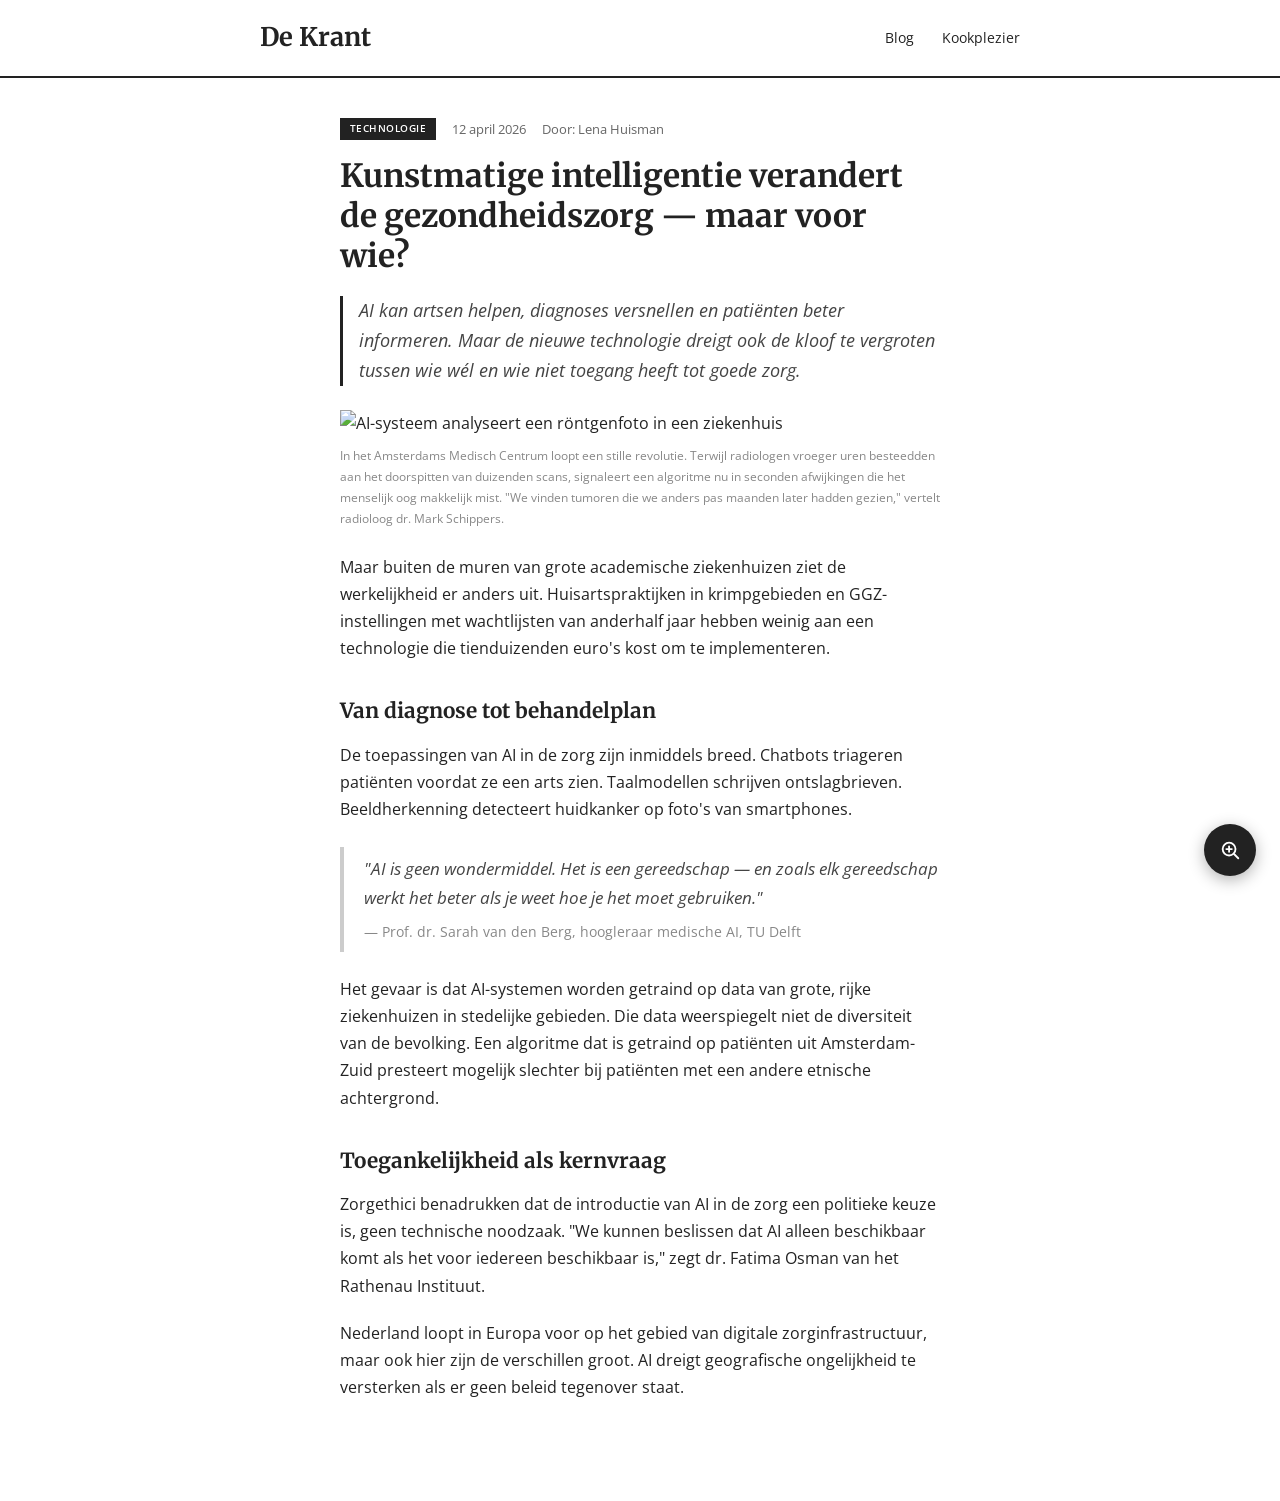
==== commit 78b2f28e: "laatste wijzigingen" ====
--- a/index.html
+++ b/index.html
@@ -1,163 +1,4 @@
-<!-- ---------------------------------------- Eerste prototype ---------------------------------------- -->
-
-<!-- <!DOCTYPE html>
-<html lang="nl">
-
-  <head>
-    <meta charset="UTF-8">
-    <title>Essentie website</title>
-    <link rel="stylesheet" href="./css/style.css">
-  </head>
-
-  <body>
-    <main>
-        <h1>Testpagina</h1>
-
-        <p>This is a shop where you can buy products on sale.</p>
-        <p>Big SALE! Buy now! Shop our products!</p>
-        <p>Warning! Error occurred. System failure.</p>
-    </main>
-
-    <button class="describe-btn">Omschrijf pagina</button>
-
-    <script src="./js/script.js"></script>
-  </body>
-
-</html> -->
-
-<!-- ---------------------------------------- Tweede prototype ---------------------------------------- -->
-
-<!--
-<!DOCTYPE html>
-<html lang="nl">
-<head>
-  <meta charset="UTF-8">
-  <meta name="viewport" content="width=device-width, initial-scale=1.0">
-  <title>De Krant - AI in de zorg</title>
-  <link rel="stylesheet" href="./css/style.css">
-  <link href="https://fonts.googleapis.com/css2?family=Merriweather:ital,wght@0,400;0,700;1,400&family=Open+Sans:wght@400;600&display=swap" rel="stylesheet">
-</head>
-<body>
-
-  <header>
-    <div class="nav-inner">
-      <div class="logo">De Krant</div>
-      <nav>
-        <a href="#">Nieuws</a>
-        <a href="#">Technologie</a>
-        <a href="#">Gezondheid</a>
-        <a href="#">Over ons</a>
-      </nav>
-    </div>
-  </header>
-
-  <main>
-    <div class="container">
-
-      <div class="article-meta">
-        <span class="category">Technologie</span>
-        <span class="date">12 april 2026</span>
-        <span class="author">Door: Lena Huisman</span>
-      </div>
-
-      <h1>Kunstmatige intelligentie verandert de gezondheidszorg - maar voor wie?</h1>
-
-      <p class="intro">
-        AI kan artsen helpen, diagnoses versnellen en patienten beter informeren.
-        Maar de nieuwe technologie dreigt ook de kloof te vergroten tussen wie wel
-        en wie niet toegang heeft tot goede zorg.
-      </p>
-
-      <img class="article-img" src="https://placehold.co/800x400?text=Foto:+AI+in+het+ziekenhuis" alt="AI-systeem analyseert een rontgenfoto in een ziekenhuis">
-
-      <p>
-        In het Amsterdams Medisch Centrum loopt een stille revolutie. Terwijl radiologen
-        vroeger uren besteedden aan het doorspitten van duizenden scans, signaleert een
-        algoritme nu in seconden afwijkingen die het menselijk oog makkelijk mist.
-      </p>
-
-      <p>
-        Maar buiten de muren van grote academische ziekenhuizen ziet de werkelijkheid
-        er anders uit. Huisartspraktijken in krimpgebieden hebben weinig aan een technologie
-        die tienduizenden euros kost om te implementeren.
-      </p>
-
-      <h2>Van diagnose tot behandelplan</h2>
-
-      <p>
-        De toepassingen van AI in de zorg zijn inmiddels breed. Chatbots triageren
-        patienten voordat ze een arts zien. Taalmodellen schrijven ontslagbrieven.
-      </p>
-
-      <blockquote>
-        "AI is geen wondermiddel. Het is een gereedschap."
-        <cite>- Prof. dr. Sarah van den Berg, TU Delft</cite>
-      </blockquote>
-
-      <h2>Toegankelijkheid als kernvraag</h2>
-
-      <p>
-        Zorgethici benadrukken dat de introductie van AI in de zorg een politieke
-        keuze is, geen technische noodzaak.
-      </p>
-
-    </div>
-  </main>
-
-  <button id="ext-btn" onclick="openPopup()" title="WebSense openen">
-    <svg width="22" height="22" viewBox="0 0 24 24" fill="none" stroke="white" stroke-width="2" stroke-linecap="round" stroke-linejoin="round">
-      <circle cx="11" cy="11" r="7"/>
-      <line x1="21" y1="21" x2="16.65" y2="16.65"/>
-      <line x1="11" y1="8" x2="11" y2="14"/>
-      <line x1="8" y1="11" x2="14" y2="11"/>
-    </svg>
-  </button>
-
-  <div id="popup-backdrop" onclick="closePopup()"></div>
-
-  <div id="popup">
-    <div class="popup-header">
-      <div class="popup-title">
-        <span class="popup-dot"></span>
-        WebSense
-      </div>
-      <button class="popup-close" onclick="closePopup()">X</button>
-    </div>
-
-    <div class="popup-tabs">
-      <button class="tab active" data-tab="quick" onclick="switchTab('quick')">⚡ Quick scan</button>
-      <button class="tab" data-tab="detail" onclick="switchTab('detail')">🔍 Detail</button>
-      <button class="tab" data-tab="sfeer" onclick="switchTab('sfeer')">✦ Sfeer</button>
-    </div>
-
-    <div class="popup-body">
-      <div class="panel active" id="panel-quick">
-        <div class="loading" id="loading-quick"><div class="spinner"></div> Analyseren...</div>
-        <div class="result" id="result-quick"></div>
-      </div>
-      <div class="panel" id="panel-detail">
-        <div class="loading" id="loading-detail"><div class="spinner"></div> Analyseren...</div>
-        <div class="result" id="result-detail"></div>
-      </div>
-      <div class="panel" id="panel-sfeer">
-        <div class="loading" id="loading-sfeer"><div class="spinner"></div> Analyseren...</div>
-        <div class="result" id="result-sfeer"></div>
-      </div>
-    </div>
-
-    <div class="popup-footer">
-      <span id="status-text">Bezig...</span>
-      <button class="rescan-btn" onclick="runScan()">↺ Opnieuw</button>
-    </div>
-  </div>
-
-  <script src="./js/websense.js"></script>
-
-</body>
-</html>
--->
-
-<!-- ---------------------------------------- Derde prototype - pagina: artikel ---------------------------------------- -->
+<!-- ---------------------------------------- Nieuwsartikel ---------------------------------------- -->
 
 <!DOCTYPE html>
 <html lang="nl">
@@ -254,7 +95,8 @@
     </div>
   </main>
 
-  <button id="ext-btn" onclick="openPopup()" aria-label="Quick Scan openen" title="Quick Scan openen">
+  <!-- Quick Scan knop -->
+  <button id="ext-btn" aria-label="Quick Scan openen" title="Quick Scan openen">
     <svg width="22" height="22" viewBox="0 0 24 24" fill="none" stroke="white" stroke-width="2" stroke-linecap="round" stroke-linejoin="round" aria-hidden="true">
       <circle cx="11" cy="11" r="7"/>
       <line x1="21" y1="21" x2="16.65" y2="16.65"/>
@@ -263,21 +105,18 @@
     </svg>
   </button>
 
-  <div id="popup-backdrop" onclick="closePopup()"></div>
-
-  <div id="popup" role="dialog" aria-modal="true" aria-labelledby="popup-naam">
+  <!-- Quick Scan popup als dialog voor correcte focusbeheer -->
+  <dialog id="popup" aria-labelledby="popup-naam">
     <div class="popup-header">
       <div class="popup-title" id="popup-naam">
-        <span class="popup-dot" aria-hidden="true"></span>
         Quick Scan
       </div>
-
-      <button class="popup-close" onclick="closePopup()" aria-label="Sluit popup">✕</button>
+      <button class="popup-close" aria-label="Sluit Quick Scan">X</button>
     </div>
 
     <div class="popup-tabs" role="tablist">
-      <button class="tab active" data-tab="quick" onclick="switchTab('quick')" role="tab" aria-selected="true">Detail</button>
-      <button class="tab" data-tab="sfeer" onclick="switchTab('sfeer')" role="tab" aria-selected="false">Sfeer</button>
+      <button class="tab active" data-tab="quick" role="tab" aria-selected="true">Detail</button>
+      <button class="tab" data-tab="sfeer" role="tab" aria-selected="false">Sfeer</button>
     </div>
 
     <div class="popup-body">
@@ -298,9 +137,9 @@
 
     <div class="popup-footer">
       <span id="status-text">Bezig…</span>
-      <button class="rescan-btn" onclick="runScan()">↺ Opnieuw</button>
+      <button class="rescan-btn">Opnieuw</button>
     </div>
-  </div>
+  </dialog>
 
   <script src="./js/quickscan.js"></script>
 </body>
--- a/css/style.css
+++ b/css/style.css
@@ -1,533 +1,523 @@
-/* ---------------------------------------- Eerste prototype ---------------------------------------- */
-
-/* body{
-  display: flex;
-  flex-direction: column;
-  justify-content: center;
-  align-items: center;
-  height: 100vh;
-
-  text-align: center;
-} */
-
-/* ---------------------------------------- Tweede prototype ---------------------------------------- */
-
-/* body{
-  font-family: sans-serif;
-  padding: 10px;
-  width: 200px;
-}
-
-button{
-  width: 100%;
-  margin: 5px 0;
-  padding: 8px;
-  cursor: pointer;
-} */
-
 /* =====================
    ALGEMEEN
    ===================== */
 
-* {
+*{
   box-sizing: border-box;
   margin: 0;
   padding: 0;
 }
 
-body {
+body{
   font-family: 'Open Sans', sans-serif;
   font-size: 16px;
+  line-height: 1.7;
   color: #222;
+
   background: #fff;
-  line-height: 1.7;
 }
 
 /* =====================
    NAVIGATIE
    ===================== */
 
-header {
+header{
   border-bottom: 2px solid #222;
   padding: 16px 0;
 }
 
-.nav-inner {
+.nav-inner{
+  display: flex;
+  align-items: center;
+  justify-content: space-between;
   max-width: 800px;
+
   margin: 0 auto;
   padding: 0 20px;
-  display: flex;
-  align-items: center;
-  justify-content: space-between;
-}
-
-.logo {
+}
+
+.logo{
   font-family: 'Merriweather', serif;
-  font-size: 1.6rem;
+  font-size: 1.6em;
   font-weight: 700;
 }
 
-nav a {
+nav a{
+  font-size: 0.9em;
   color: #222;
   text-decoration: none;
+
   margin-left: 24px;
-  font-size: 0.9rem;
-}
-
-nav a:hover {
+}
+
+nav a:hover{
   text-decoration: underline;
 }
 
-
 /* =====================
    ARTIKEL
    ===================== */
 
-main {
+main{
   padding: 40px 0 80px;
 }
 
-.container {
+.container{
   max-width: 50vw;
+
   margin: 0 auto;
   padding: 0 20px;
 }
 
-.article-meta {
-  font-size: 0.82rem;
+.article-meta{
+  display: flex;
+  flex-wrap: wrap;
+  gap: 16px;
+
+  font-size: 0.82em;
   color: #666;
+
   margin-bottom: 16px;
-  display: flex;
-  gap: 16px;
-  flex-wrap: wrap;
-}
-
-.category {
-  background: #222;
-  color: #fff;
-  padding: 2px 10px;
-  font-size: 0.75rem;
+}
+
+.category{
+  font-size: 0.75em;
   font-weight: 600;
   text-transform: uppercase;
   letter-spacing: 0.05em;
-}
-
-h1 {
+  color: #fff;
+
+  background: #222;
+  padding: 2px 10px;
+}
+
+h1{
   font-family: 'Merriweather', serif;
-  font-size: 2rem;
+  font-size: 2em;
   font-weight: 700;
   line-height: 1.25;
+
   margin-bottom: 20px;
 }
 
-.intro {
-  font-size: 1.1rem;
+.intro{
+  font-size: 1.1em;
   font-style: italic;
   color: #444;
+
   border-left: 3px solid #222;
   padding-left: 16px;
   margin-bottom: 24px;
 }
 
-.article-img {
+.article-img{
+  display: block;
   width: 100%;
   height: auto;
-  display: block;
+
   margin-bottom: 8px;
 }
 
-.article-img + p {
-  font-size: 0.78rem;
+.article-img + p{
+  font-size: 0.78em;
   color: #888;
+
   margin-bottom: 24px;
 }
 
-p {
+p{
   margin-bottom: 20px;
 }
 
-h2 {
+h2{
   font-family: 'Merriweather', serif;
-  font-size: 1.3rem;
+  font-size: 1.3em;
+
   margin: 32px 0 12px;
 }
 
-blockquote {
+blockquote{
+  font-style: italic;
+  font-size: 1.05em;
+  color: #444;
+
   border-left: 4px solid #ccc;
   padding: 8px 0 8px 20px;
   margin: 24px 0;
-  font-style: italic;
-  color: #444;
-  font-size: 1.05rem;
-}
-
-blockquote cite {
+}
+
+blockquote cite{
   display: block;
-  margin-top: 8px;
-  font-size: 0.82rem;
+
+  font-size: 0.82em;
   font-style: normal;
   color: #888;
+
+  margin-top: 8px;
 }
 
 /* =====================
    EXTENSIE KNOP
    ===================== */
 
-#ext-btn {
+#ext-btn{
   position: fixed;
   bottom: 24px;
   right: 24px;
+  display: flex;
+  align-items: center;
+  justify-content: center;
   width: 52px;
   height: 52px;
+  z-index: 100;
+
   background: #222;
   border: none;
   border-radius: 50%;
+  box-shadow: 0 4px 16px rgba(0, 0, 0, 0.3);
   cursor: pointer;
-  display: flex;
-  align-items: center;
-  justify-content: center;
-  box-shadow: 0 4px 16px rgba(0, 0, 0, 0.3);
   transition: background 0.2s, transform 0.15s;
-  z-index: 100;
-}
-
-#ext-btn:hover {
+}
+
+#ext-btn:hover{
   background: #444;
   transform: scale(1.06);
 }
 
-
-/* =====================
-   POPUP BACKDROP
-   ===================== */
-
-#popup-backdrop {
-  display: none;
-  position: fixed;
-  inset: 0;
-  background: rgba(0, 0, 0, 0.25);
-  z-index: 200;
-}
-
-
-/* =====================
-   POPUP
-   ===================== */
-
-#popup {
-  display: none;
+/* =====================
+   POPUP (dialog)
+   ===================== */
+
+#popup{
+  display: block;
   position: fixed;
   bottom: 86px;
   right: 24px;
-  width: 380px;
-  background: #1a1a1a;
-  color: #f0f0f0;
-  border-radius: 12px;
+  width: min(380px, calc(100vw - 32px));
   overflow: hidden;
   z-index: 300;
+
+  font-family: 'Open Sans', sans-serif;
+  color: #f0f0f0;
+
+  background: #1a1a1a;
+  border: none;
+  border-radius: 12px;
   box-shadow: 0 12px 40px rgba(0, 0, 0, 0.5);
-  font-family: 'Open Sans', sans-serif;
+  padding: 0;
   animation: popupIn 0.2s ease;
 }
 
-@keyframes popupIn {
-  from { opacity: 0; transform: translateY(10px); }
-  to   { opacity: 1; transform: translateY(0); }
+#popup:not([open]){
+  display: none;
+}
+
+#popup::backdrop{
+  background: rgba(0, 0, 0, 0.25);
+}
+
+@keyframes popupIn{
+  from{
+    opacity: 0;
+    transform: translateY(10px);
+  }
+  to{
+    opacity: 1;
+    transform: translateY(0);
+  }
 }
 
 /* popup header */
-.popup-header {
+.popup-header{
   display: flex;
   align-items: center;
   justify-content: space-between;
+
+  border-bottom: 1px solid rgba(255, 255, 255, 0.08);
   padding: 12px 14px;
-  border-bottom: 1px solid rgba(255, 255, 255, 0.08);
-}
-
-.popup-title {
+}
+
+.popup-title{
   display: flex;
   align-items: center;
   gap: 8px;
+
+  font-size: 0.9em;
   font-weight: 600;
-  font-size: 0.9rem;
-}
-
-.popup-dot {
-  width: 8px;
-  height: 8px;
-  background: #7de87d;
-  border-radius: 50%;
-}
-
-.popup-close {
+}
+
+.popup-close{
+  font-size: 1em;
+  color: rgba(255, 255, 255, 0.4);
+
   background: none;
   border: none;
-  color: rgba(255, 255, 255, 0.4);
+  border-radius: 4px;
   cursor: pointer;
-  font-size: 1rem;
   padding: 2px 6px;
-  border-radius: 4px;
-}
-
-.popup-close:hover {
+}
+
+.popup-close:hover{
   color: #fff;
+
   background: rgba(255, 255, 255, 0.08);
 }
 
 /* tabs */
-.popup-tabs {
-  display: flex;
+.popup-tabs{
+  display: flex;
+
   border-bottom: 1px solid rgba(255, 255, 255, 0.08);
 }
 
-.tab {
+.tab{
   flex: 1;
+
+  font-family: 'Open Sans', sans-serif;
+  font-size: 0.7em;
+  color: rgba(255, 255, 255, 0.35);
+
   background: none;
   border: none;
   border-bottom: 2px solid transparent;
-  color: rgba(255, 255, 255, 0.35);
   cursor: pointer;
   padding: 10px 4px;
-  font-size: 0.7rem;
-  font-family: 'Open Sans', sans-serif;
   transition: color 0.15s, border-color 0.15s;
 }
 
-.tab:hover {
+.tab:hover{
   color: rgba(255, 255, 255, 0.7);
 }
 
-.tab.active[data-tab="quick"]  { color: #a5c8f5; border-bottom-color: #a5c8f5; }
-.tab.active[data-tab="detail"] { color: #f5d67e; border-bottom-color: #f5d67e; }
-.tab.active[data-tab="sfeer"]  { color: #d4a5f5; border-bottom-color: #d4a5f5; }
+.tab.active[data-tab="quick"]{
+  color: #a5c8f5;
+
+  border-bottom-color: #a5c8f5;
+}
+
+.tab.active[data-tab="sfeer"]{
+  color: #d4a5f5;
+
+  border-bottom-color: #d4a5f5;
+}
 
 /* panels */
-.popup-body {
+.popup-body{
+  overflow-y: auto;
+  min-height: 150px;
+  max-height: 40vh;
+
   padding: 16px;
-  min-height: 150px;
-}
-
-.panel {
+}
+
+.panel{
   display: none;
 }
 
-.panel.active {
+.panel.active{
   display: block;
 }
 
 /* loading */
-.loading {
+.loading{
   display: flex;
   align-items: center;
   gap: 10px;
+
+  font-size: 0.8em;
   color: rgba(255, 255, 255, 0.4);
-  font-size: 0.8rem;
-}
-
-.spinner {
+}
+
+.spinner{
   width: 14px;
   height: 14px;
+  flex-shrink: 0;
+
   border: 2px solid rgba(255, 255, 255, 0.1);
   border-top-color: #7de87d;
   border-radius: 50%;
   animation: spin 0.6s linear infinite;
-  flex-shrink: 0;
-}
-
-@keyframes spin {
-  to { transform: rotate(360deg); }
+}
+
+@keyframes spin{
+  to{
+    transform: rotate(360deg);
+  }
 }
 
 /* resultaat */
-.result {
+.result{
   display: none;
+
   animation: fadeIn 0.2s ease;
 }
 
-@keyframes fadeIn {
-  from { opacity: 0; }
-  to   { opacity: 1; }
-}
-
-.result-section {
+@keyframes fadeIn{
+  from{
+    opacity: 0;
+  }
+  to{
+    opacity: 1;
+  }
+}
+
+.result-section{
   margin-bottom: 14px;
 }
 
-.result-label {
-  font-size: 0.65rem;
+.result-label{
+  font-size: 0.65em;
   text-transform: uppercase;
   letter-spacing: 0.1em;
+
   margin-bottom: 5px;
 }
 
-.result-label.quick  { color: #a5c8f5; }
-.result-label.detail { color: #f5d67e; }
-.result-label.sfeer  { color: #d4a5f5; }
-
-.result-text {
-  font-size: 0.82rem;
+.result-label.quick{
+  color: #a5c8f5;
+}
+
+.result-label.sfeer{
+  color: #d4a5f5;
+}
+
+.result-text{
+  font-size: 0.82em;
   line-height: 1.6;
   color: rgba(255, 255, 255, 0.8);
 }
 
-/* chips (voor links) */
-.chips {
+/* chips */
+.chips{
   display: flex;
   flex-wrap: wrap;
   gap: 5px;
+
   margin-top: 5px;
 }
 
-.chip {
-  font-size: 0.68rem;
+.chip{
+  font-size: 0.68em;
+
+  border: 1px solid;
+  border-radius: 20px;
   padding: 2px 9px;
-  border-radius: 20px;
-  border: 1px solid;
-}
-
-.chip.detail { color: #f5d67e; border-color: #f5d67e; }
-.chip.sfeer  { color: #d4a5f5; border-color: #d4a5f5; }
-
-/* lees voor knop */
-.speak-btn {
-  background: none;
-  border: 1px solid rgba(255, 255, 255, 0.15);
-  border-radius: 5px;
-  color: rgba(255, 255, 255, 0.4);
-  cursor: pointer;
-  font-family: 'Open Sans', sans-serif;
-  font-size: 0.7rem;
-  padding: 4px 10px;
-  margin-top: 10px;
-  transition: color 0.15s, border-color 0.15s;
-}
-
-.speak-btn:hover {
-  color: rgba(255, 255, 255, 0.75);
-  border-color: rgba(255, 255, 255, 0.3);
-}
-
-.speak-btn.actief {
-  color: #7de87d;
-  border-color: #7de87d;
+}
+
+.chip.quick{
+  color: #a5c8f5;
+
+  border-color: #a5c8f5;
+}
+
+.chip.sfeer{
+  color: #d4a5f5;
+
+  border-color: #d4a5f5;
 }
 
 /* demo melding */
-.demo-notice {
+.demo-notice{
+  font-size: 0.72em;
+  line-height: 1.5;
+  color: rgba(255, 200, 100, 0.85);
+
   background: rgba(255, 200, 100, 0.1);
   border: 1px solid rgba(255, 200, 100, 0.25);
   border-radius: 6px;
-  color: rgba(255, 200, 100, 0.85);
-  font-size: 0.72rem;
-  line-height: 1.5;
   padding: 8px 10px;
   margin-bottom: 12px;
 }
 
-.demo-notice strong {
+.demo-notice strong{
   display: block;
+
   margin-bottom: 2px;
 }
 
-.key-row {
-  display: flex;
+/* =====================
+   STEMSELECTOR
+   ===================== */
+
+.popup-stem{
+  display: flex;
+  align-items: center;
   gap: 6px;
-  margin-top: 8px;
-}
-
-.key-input {
+
+  font-size: 0.65em;
+  color: rgba(255, 255, 255, 0.4);
+
+  border-top: 1px solid rgba(255, 255, 255, 0.07);
+  padding: 6px 14px;
+}
+
+.popup-stem label{
+  white-space: nowrap;
+}
+
+.popup-stem select{
   flex: 1;
-  background: rgba(255, 255, 255, 0.06);
-  border: 1px solid rgba(255, 255, 255, 0.12);
-  border-radius: 5px;
-  color: #f0f0f0;
-  font-size: 0.7rem;
-  font-family: monospace;
-  padding: 4px 8px;
-  outline: none;
-}
-
-.key-input:focus {
-  border-color: rgba(125, 232, 125, 0.5);
-}
-
-.key-input::placeholder {
-  color: rgba(255, 255, 255, 0.2);
-}
-
-.key-btn {
-  background: #7de87d;
-  border: none;
-  border-radius: 5px;
-  color: #111;
-  cursor: pointer;
-  font-size: 0.7rem;
-  font-weight: 600;
-  padding: 4px 10px;
-  white-space: nowrap;
-}
-
-/* =====================
-   STEMSELECTOR
-   ===================== */
-/* Zit tussen de popup-body en popup-footer in.
-   Ihab kan hier een andere stem dan de standaard kiezen. */
-
-.popup-stem {
-  display: flex;
-  align-items: center;
-  gap: 6px;
-  padding: 6px 14px;
-  border-top: 1px solid rgba(255, 255, 255, 0.07);
-  font-size: 0.65rem;
-  color: rgba(255, 255, 255, 0.4);
-}
-
-.popup-stem label {
-  white-space: nowrap;
-}
-
-.popup-stem select {
-  flex: 1;
+
+  font-family: 'Open Sans', sans-serif;
+  font-size: 0.6em;
+  color: rgba(255, 255, 255, 0.6);
+
   background: rgba(255, 255, 255, 0.07);
   border: 1px solid rgba(255, 255, 255, 0.12);
   border-radius: 3px;
-  color: rgba(255, 255, 255, 0.6);
-  font-size: 0.6rem;
-  font-family: 'Open Sans', sans-serif;
-  padding: 2px 4px;
   cursor: pointer;
   outline: none;
-}
-
-.popup-stem select:focus {
+  padding: 2px 4px;
+}
+
+.popup-stem select:focus{
   border-color: rgba(125, 232, 125, 0.5);
 }
 
-
 /* popup footer */
-.popup-footer {
+.popup-footer{
+  display: flex;
+  justify-content: space-between;
+  align-items: center;
+
+  font-size: 0.65em;
+  color: rgba(255, 255, 255, 0.3);
+
   border-top: 1px solid rgba(255, 255, 255, 0.07);
-  display: flex;
-  justify-content: space-between;
-  align-items: center;
   padding: 8px 14px;
-  font-size: 0.65rem;
+}
+
+.rescan-btn{
+  font-family: 'Open Sans', sans-serif;
+  font-size: 0.65em;
   color: rgba(255, 255, 255, 0.3);
-}
-
-.rescan-btn {
+
   background: none;
   border: none;
-  color: rgba(255, 255, 255, 0.3);
+  border-radius: 3px;
   cursor: pointer;
-  font-size: 0.65rem;
-  font-family: 'Open Sans', sans-serif;
   padding: 2px 6px;
-  border-radius: 3px;
-}
-
-.rescan-btn:hover {
+}
+
+.rescan-btn:hover{
   color: rgba(255, 255, 255, 0.6);
+
   background: rgba(255, 255, 255, 0.06);
-}+}
+
+/* =====================
+   RESPONSIVE
+   ===================== */
+
+@media (max-width: 480px){
+  #popup{
+    bottom: 86px;
+    right: 16px;
+    left: 16px;
+    width: auto;
+  }
+
+  .container{
+    max-width: 100%;
+  }
+}
